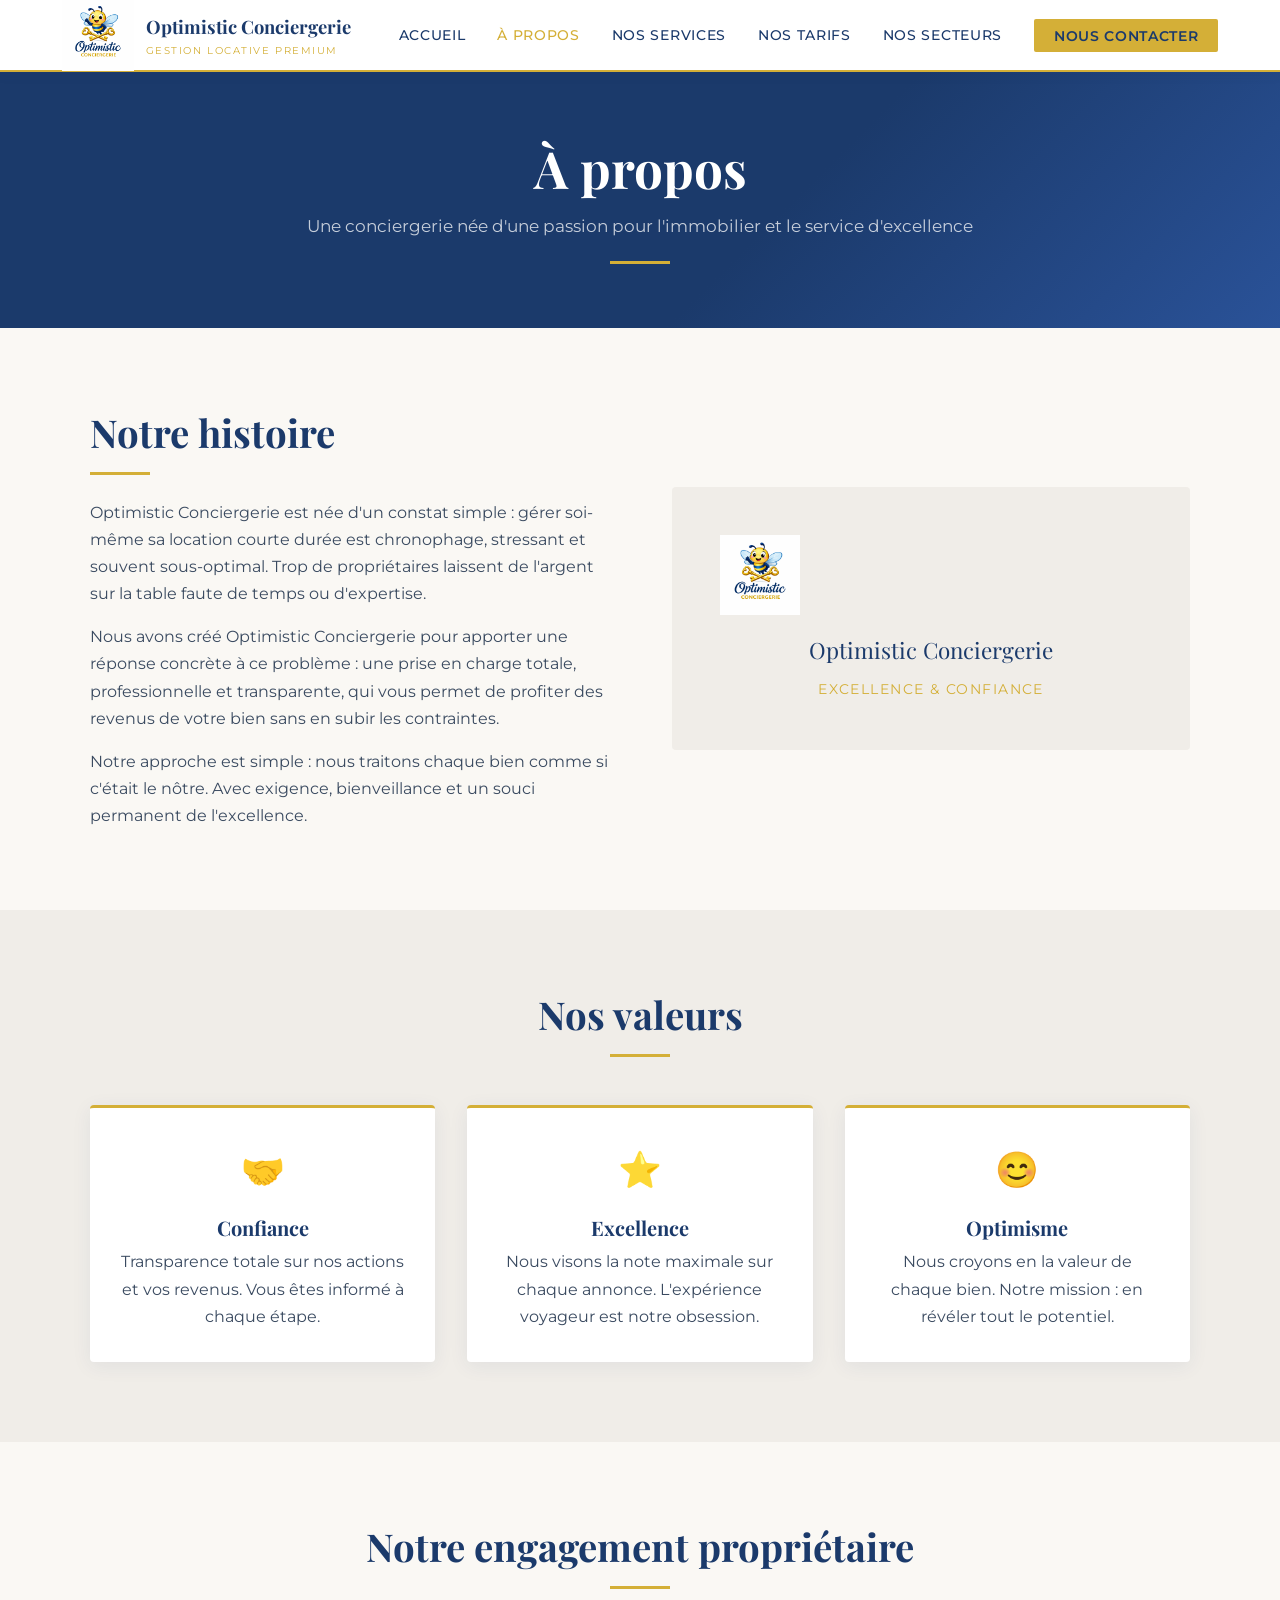
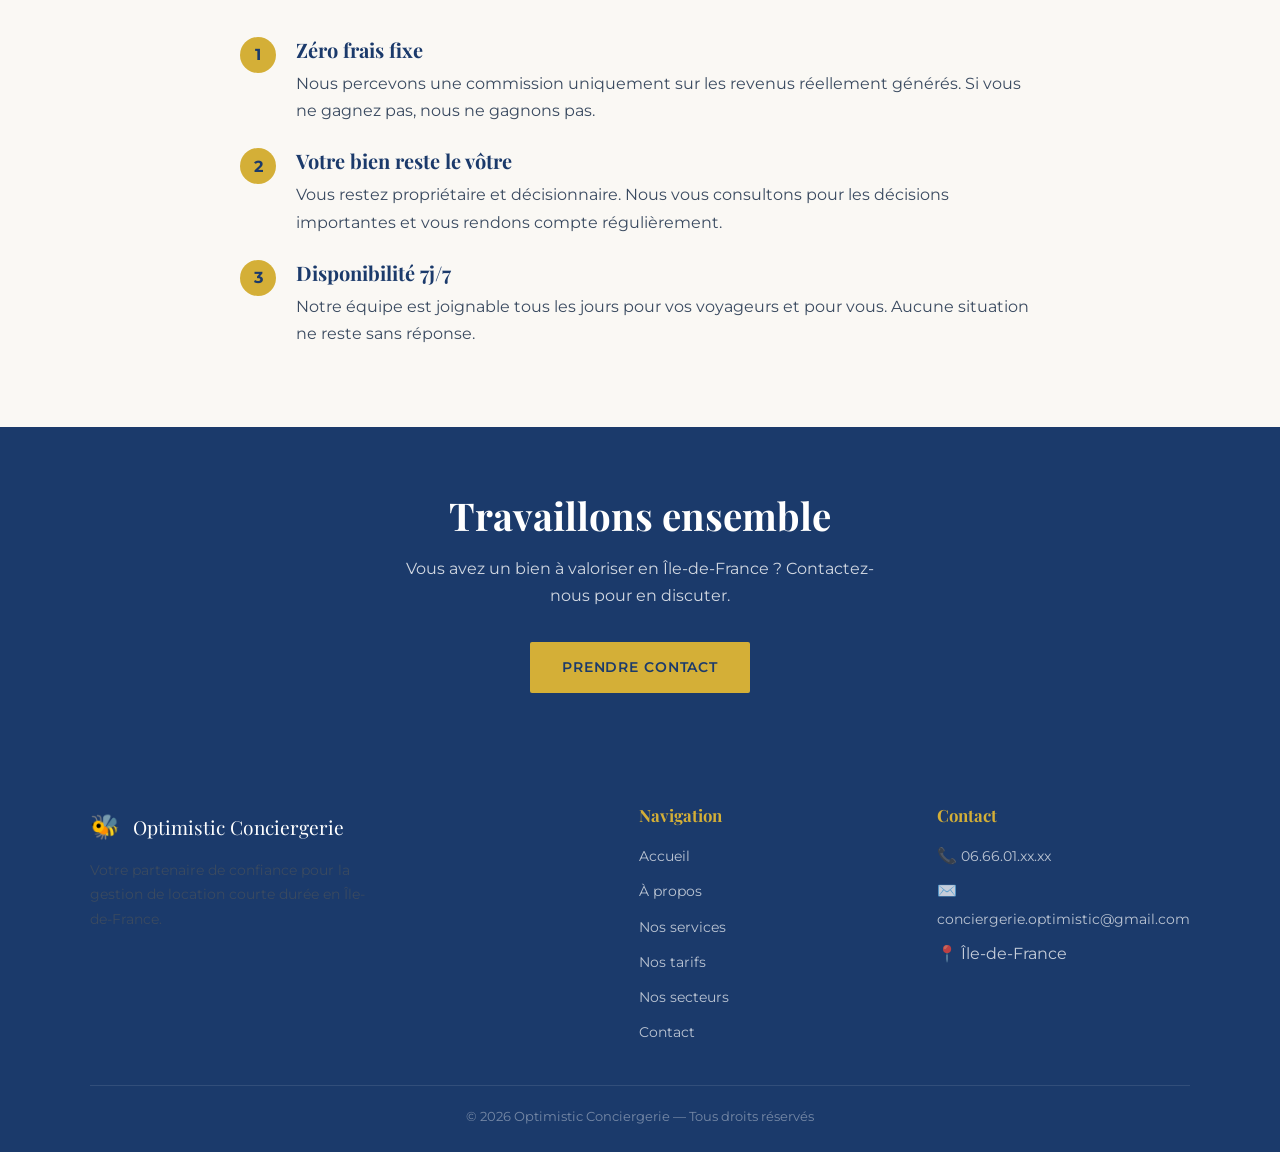
==== a-propos.html @ 0d9c8532 "Premier commit" ====
<!DOCTYPE html>
<html lang="fr">
<head>
  <meta charset="UTF-8" />
  <meta name="viewport" content="width=device-width, initial-scale=1.0" />
  <title>À propos — Optimistic Conciergerie</title>
  <link rel="stylesheet" href="css/style.css" />
</head>
<body>

  <!-- ══ HEADER ══ -->
  <header>
    <a href="index.html" class="logo">
      <img src="images/Abeille jaune.png" alt="Abeille Optimistic Conciergerie" class="logo-icon">
      <div class="logo-text">
        Optimistic Conciergerie
        <span>Gestion locative premium</span>
      </div>
    </a>
    <nav>
      <ul>
        <li><a href="index.html">Accueil</a></li>
        <li><a href="a-propos.html" class="active">À propos</a></li>
        <li><a href="nos-services.html">Nos services</a></li>
        <li><a href="nos-tarifs.html">Nos tarifs</a></li>
        <li><a href="nos-secteurs.html">Nos secteurs</a></li>
        <li><a href="contact.html" class="btn-nav">Nous contacter</a></li>
      </ul>
    </nav>
    <button class="menu-toggle" aria-label="Ouvrir le menu" onclick="this.closest('header').classList.toggle('nav-open')">
      <span></span><span></span><span></span>
    </button>
  </header>

  <!-- ══ PAGE HERO ══ -->
  <section class="page-hero">
    <div class="container">
      <h1>À propos</h1>
      <p>Une conciergerie née d'une passion pour l'immobilier et le service d'excellence</p>
      <div class="gold-line" style="margin-top:1.25rem;"></div>
    </div>
  </section>

  <!-- ══ NOTRE HISTOIRE ══ -->
  <section class="section">
    <div class="container">
      <div style="display:grid; grid-template-columns:1fr 1fr; gap:4rem; align-items:center;">
        <div>
          <h2>Notre histoire</h2>
          <div class="gold-line" style="margin:1rem 0 1.5rem; margin-left:0;"></div>
          <p style="margin-bottom:1rem;">Optimistic Conciergerie est née d'un constat simple : gérer soi-même sa location courte durée est chronophage, stressant et souvent sous-optimal. Trop de propriétaires laissent de l'argent sur la table faute de temps ou d'expertise.</p>
          <p style="margin-bottom:1rem;">Nous avons créé Optimistic Conciergerie pour apporter une réponse concrète à ce problème : une prise en charge totale, professionnelle et transparente, qui vous permet de profiter des revenus de votre bien sans en subir les contraintes.</p>
          <p>Notre approche est simple : nous traitons chaque bien comme si c'était le nôtre. Avec exigence, bienveillance et un souci permanent de l'excellence.</p>
        </div>
        <div style="background:var(--gris-doux); border-radius:4px; padding:3rem; text-align:center;">
          <div style="margin-bottom:1rem;"><img src="images/Abeille jaune.png" alt="Abeille Optimistic Conciergerie" style="height:5rem; width:auto;"></div>
          <div style="font-family:'Playfair Display',serif; font-size:1.4rem; color:var(--bleu-nuit);">Optimistic Conciergerie</div>
          <div style="color:var(--or); margin-top:0.5rem; font-size:0.9rem; letter-spacing:0.1em; text-transform:uppercase;">Excellence & Confiance</div>
        </div>
      </div>
    </div>
  </section>

  <!-- ══ NOS VALEURS ══ -->
  <section class="section section-alt">
    <div class="container">
      <div class="section-title">
        <h2>Nos valeurs</h2>
        <div class="gold-line"></div>
      </div>
      <div class="grid-3">
        <div class="card" style="text-align:center;">
          <div class="card-icon">🤝</div>
          <h3>Confiance</h3>
          <p>Transparence totale sur nos actions et vos revenus. Vous êtes informé à chaque étape.</p>
        </div>
        <div class="card" style="text-align:center;">
          <div class="card-icon">⭐</div>
          <h3>Excellence</h3>
          <p>Nous visons la note maximale sur chaque annonce. L'expérience voyageur est notre obsession.</p>
        </div>
        <div class="card" style="text-align:center;">
          <div class="card-icon">😊</div>
          <h3>Optimisme</h3>
          <p>Nous croyons en la valeur de chaque bien. Notre mission : en révéler tout le potentiel.</p>
        </div>
      </div>
    </div>
  </section>

  <!-- ══ NOTRE ENGAGEMENT ══ -->
  <section class="section">
    <div class="container" style="max-width:800px;">
      <div class="section-title">
        <h2>Notre engagement propriétaire</h2>
        <div class="gold-line"></div>
      </div>
      <div style="display:flex; flex-direction:column; gap:1.5rem; margin-top:2rem;">
        <div style="display:flex; gap:1.25rem; align-items:flex-start;">
          <div style="background:var(--or); color:var(--bleu-nuit); font-weight:700; width:36px; height:36px; border-radius:50%; display:flex; align-items:center; justify-content:center; flex-shrink:0;">1</div>
          <div>
            <h3>Zéro frais fixe</h3>
            <p>Nous percevons une commission uniquement sur les revenus réellement générés. Si vous ne gagnez pas, nous ne gagnons pas.</p>
          </div>
        </div>
        <div style="display:flex; gap:1.25rem; align-items:flex-start;">
          <div style="background:var(--or); color:var(--bleu-nuit); font-weight:700; width:36px; height:36px; border-radius:50%; display:flex; align-items:center; justify-content:center; flex-shrink:0;">2</div>
          <div>
            <h3>Votre bien reste le vôtre</h3>
            <p>Vous restez propriétaire et décisionnaire. Nous vous consultons pour les décisions importantes et vous rendons compte régulièrement.</p>
          </div>
        </div>
        <div style="display:flex; gap:1.25rem; align-items:flex-start;">
          <div style="background:var(--or); color:var(--bleu-nuit); font-weight:700; width:36px; height:36px; border-radius:50%; display:flex; align-items:center; justify-content:center; flex-shrink:0;">3</div>
          <div>
            <h3>Disponibilité 7j/7</h3>
            <p>Notre équipe est joignable tous les jours pour vos voyageurs et pour vous. Aucune situation ne reste sans réponse.</p>
          </div>
        </div>
      </div>
    </div>
  </section>

  <!-- ══ CTA ══ -->
  <section style="background:var(--bleu-nuit); padding:4rem 2rem; text-align:center;">
    <div class="container">
      <h2 style="color:var(--blanc); margin-bottom:1rem;">Travaillons ensemble</h2>
      <p style="color:rgba(255,255,255,0.8); max-width:480px; margin:0 auto 2rem;">Vous avez un bien à valoriser en Île-de-France ? Contactez-nous pour en discuter.</p>
      <a href="contact.html" class="btn btn-primary">Prendre contact</a>
    </div>
  </section>

  <!-- ══ FOOTER ══ -->
  <footer>
    <div class="container">
      <div class="footer-grid">
        <div>
          <div class="footer-logo"><span>🐝</span> Optimistic Conciergerie</div>
          <p style="font-size:0.9rem; max-width:280px;">Votre partenaire de confiance pour la gestion de location courte durée en Île-de-France.</p>
        </div>
        <div>
          <h4>Navigation</h4>
          <ul>
            <li><a href="index.html">Accueil</a></li>
            <li><a href="a-propos.html">À propos</a></li>
            <li><a href="nos-services.html">Nos services</a></li>
            <li><a href="nos-tarifs.html">Nos tarifs</a></li>
            <li><a href="nos-secteurs.html">Nos secteurs</a></li>
            <li><a href="contact.html">Contact</a></li>
          </ul>
        </div>
        <div>
          <h4>Contact</h4>
          <ul>
            <li>📞 <a href="tel:0666011234">06.66.01.xx.xx</a></li>
            <li>✉️ <a href="mailto:conciergerie.optimistic@gmail.com">conciergerie.optimistic@gmail.com</a></li>
            <li>📍 Île-de-France</li>
          </ul>
        </div>
      </div>
      <div class="footer-bottom">© 2026 Optimistic Conciergerie — Tous droits réservés</div>
    </div>
  </footer>

</body>
</html>
---- css/style.css ----
/* ============================================
   OPTIMISTIC CONCIERGERIE — Feuille de style
   ============================================ */

@import url('https://fonts.googleapis.com/css2?family=Playfair+Display:wght@400;500;600;700&family=Montserrat:wght@300;400;500;600&display=swap');

/* ── Variables ── */
:root {
  --bleu-nuit:    #1B3A6B;
  --or:           #D4AF37;
  --or-clair:     #F0D080;
  --ivoire:       #FAF8F4;
  --texte:        #1A2B45;
  --gris-doux:    #F0EDE8;
  --blanc:        #FFFFFF;
}

/* ── Reset ── */
*, *::before, *::after { box-sizing: border-box; margin: 0; padding: 0; }
html { scroll-behavior: smooth; }
body {
  font-family: 'Montserrat', sans-serif;
  background-color: var(--ivoire);
  color: var(--texte);
  line-height: 1.7;
}
img { max-width: 100%; display: block; }
a { text-decoration: none; color: inherit; }

/* ── Typographie ── */
h1, h2, h3, h4 {
  font-family: 'Playfair Display', serif;
  color: var(--bleu-nuit);
  line-height: 1.25;
}
h1 { font-size: clamp(2rem, 5vw, 3.2rem); }
h2 { font-size: clamp(1.6rem, 3.5vw, 2.4rem); margin-bottom: 1rem; }
h3 { font-size: 1.25rem; margin-bottom: 0.5rem; }
p  { font-size: 1rem; color: #3a4a60; }

/* ── Header / Nav ── */
header {
  position: sticky;
  top: 0;
  z-index: 100;
  background: var(--blanc);
  border-bottom: 2px solid var(--or);
  padding: 0 2rem;
  display: flex;
  align-items: center;
  justify-content: center;
  gap: 3rem;
  height: 72px;
  box-shadow: 0 2px 12px rgba(27,58,107,0.08);
}

.logo {
  display: flex;
  align-items: center;
  gap: 0.75rem;
  font-family: 'Playfair Display', serif;
  font-size: 1.15rem;
  color: var(--bleu-nuit);
  font-weight: 700;
}
.logo-icon { height: 72px; width: auto; display: block; }
.logo-text span { display: block; font-family: 'Montserrat', sans-serif; font-size: 0.65rem; font-weight: 400; letter-spacing: 0.15em; color: var(--or); text-transform: uppercase; }

nav ul {
  list-style: none;
  display: flex;
  gap: 2rem;
  align-items: center;
}
nav a {
  font-size: 0.85rem;
  font-weight: 500;
  letter-spacing: 0.05em;
  text-transform: uppercase;
  color: var(--bleu-nuit);
  transition: color 0.2s;
}
nav a:hover, nav a.active { color: var(--or); }
nav .btn-nav {
  background: var(--or);
  color: var(--bleu-nuit);
  padding: 0.55rem 1.25rem;
  border-radius: 2px;
  font-weight: 600;
  transition: background 0.2s;
}
nav .btn-nav:hover { background: var(--or-clair); }

/* ── Boutons ── */
.btn {
  display: inline-block;
  padding: 0.85rem 2rem;
  font-family: 'Montserrat', sans-serif;
  font-size: 0.9rem;
  font-weight: 600;
  letter-spacing: 0.06em;
  text-transform: uppercase;
  border-radius: 2px;
  transition: all 0.25s;
  cursor: pointer;
  border: none;
}
.btn-primary {
  background: var(--or);
  color: var(--bleu-nuit);
}
.btn-primary:hover { background: var(--or-clair); }
.btn-secondary {
  background: transparent;
  color: var(--blanc);
  border: 2px solid var(--or);
}
.btn-secondary:hover { background: var(--or); color: var(--bleu-nuit); }

/* ── Section utilitaires ── */
.section { padding: 5rem 2rem; }
.section-alt { background: var(--gris-doux); }
.container { max-width: 1100px; margin: 0 auto; }
.section-title { text-align: center; margin-bottom: 3rem; }
.section-title p { margin-top: 0.75rem; font-size: 1.05rem; }
.gold-line {
  width: 60px; height: 3px;
  background: var(--or);
  margin: 1rem auto 0;
}

/* ── Grille de cartes ── */
.grid-3 { display: grid; grid-template-columns: repeat(3, 1fr); gap: 2rem; }
.grid-2 { display: grid; grid-template-columns: repeat(2, 1fr); gap: 2rem; }

.card {
  background: var(--blanc);
  border-radius: 4px;
  padding: 2rem 1.75rem;
  box-shadow: 0 4px 20px rgba(27,58,107,0.07);
  border-top: 3px solid var(--or);
  transition: transform 0.2s, box-shadow 0.2s;
}
.card:hover { transform: translateY(-4px); box-shadow: 0 8px 28px rgba(27,58,107,0.12); }
.card-icon { font-size: 2.2rem; margin-bottom: 1rem; }

/* ── Hero ── */
.hero {
  background: linear-gradient(135deg, var(--bleu-nuit) 55%, #2a5298 100%);
  color: var(--blanc);
  padding: 7rem 2rem;
  text-align: center;
  position: relative;
  overflow: hidden;
}
.hero::before {
  content: '';
  position: absolute; inset: 0;
  background: url("data:image/svg+xml,%3Csvg width='60' height='60' viewBox='0 0 60 60' xmlns='http://www.w3.org/2000/svg'%3E%3Cg fill='none' fill-rule='evenodd'%3E%3Cg fill='%23D4AF37' fill-opacity='0.05'%3E%3Cpath d='M36 34v-4h-2v4h-4v2h4v4h2v-4h4v-2h-4zm0-30V0h-2v4h-4v2h4v4h2V6h4V4h-4zM6 34v-4H4v4H0v2h4v4h2v-4h4v-2H6zM6 4V0H4v4H0v2h4v4h2V6h4V4H6z'/%3E%3C/g%3E%3C/g%3E%3C/svg%3E");
}
.hero h1 { color: var(--blanc); margin-bottom: 1.25rem; }
.hero h1 span { color: var(--or); }
.hero p { font-size: 1.15rem; color: rgba(255,255,255,0.85); max-width: 620px; margin: 0 auto 2.5rem; }
.hero-btns { display: flex; gap: 1rem; justify-content: center; flex-wrap: wrap; }
.hero-phone {
  margin-top: 2rem;
  font-size: 1.3rem;
  font-weight: 600;
  color: var(--or);
}
.hero-phone a { color: var(--or); }

/* ── Témoignages ── */
.temoignage {
  background: var(--blanc);
  border-left: 4px solid var(--or);
  padding: 1.75rem 2rem;
  border-radius: 4px;
  box-shadow: 0 4px 16px rgba(27,58,107,0.07);
  font-style: italic;
}
.temoignage-auteur {
  margin-top: 1rem;
  font-style: normal;
  font-weight: 600;
  font-size: 0.9rem;
  color: var(--bleu-nuit);
}
.stars { color: var(--or); font-size: 1.1rem; margin-bottom: 0.5rem; }

/* ── Tarifs ── */
.tarif-card {
  background: var(--blanc);
  border-radius: 4px;
  padding: 2.5rem 2rem;
  box-shadow: 0 4px 20px rgba(27,58,107,0.08);
  text-align: center;
  position: relative;
}
.tarif-card.featured {
  background: var(--bleu-nuit);
  color: var(--blanc);
  transform: scale(1.04);
}
.tarif-card.featured h3 { color: var(--or); }
.tarif-card.featured p { color: rgba(255,255,255,0.8); }
.tarif-badge {
  position: absolute;
  top: -12px; left: 50%;
  transform: translateX(-50%);
  background: var(--or);
  color: var(--bleu-nuit);
  font-size: 0.75rem;
  font-weight: 700;
  padding: 0.3rem 1rem;
  border-radius: 20px;
  text-transform: uppercase;
  letter-spacing: 0.08em;
}
.tarif-prix {
  font-family: 'Playfair Display', serif;
  font-size: 3rem;
  color: var(--or);
  font-weight: 700;
  line-height: 1;
  margin: 1.25rem 0 0.25rem;
}
.tarif-prix span { font-size: 1rem; font-family: 'Montserrat', sans-serif; font-weight: 400; }
.tarif-liste { list-style: none; text-align: left; margin: 1.5rem 0 2rem; }
.tarif-liste li { padding: 0.4rem 0; font-size: 0.95rem; }
.tarif-liste li::before { content: '✦ '; color: var(--or); font-size: 0.7rem; }

/* ── Formulaire ── */
.form-group { margin-bottom: 1.5rem; }
label { display: block; font-size: 0.85rem; font-weight: 600; margin-bottom: 0.4rem; color: var(--bleu-nuit); letter-spacing: 0.04em; text-transform: uppercase; }
input, select, textarea {
  width: 100%;
  padding: 0.85rem 1rem;
  border: 1.5px solid #d8d0c4;
  border-radius: 2px;
  font-family: 'Montserrat', sans-serif;
  font-size: 0.95rem;
  background: var(--blanc);
  color: var(--texte);
  transition: border-color 0.2s;
}
input:focus, select:focus, textarea:focus { outline: none; border-color: var(--or); }
textarea { resize: vertical; min-height: 130px; }

/* ── Footer ── */
footer {
  background: var(--bleu-nuit);
  color: rgba(255,255,255,0.75);
  padding: 3rem 2rem 1.5rem;
}
.footer-grid { display: grid; grid-template-columns: 2fr 1fr 1fr; gap: 3rem; margin-bottom: 2rem; }
footer h4 { font-family: 'Playfair Display', serif; color: var(--or); margin-bottom: 1rem; font-size: 1.05rem; }
footer ul { list-style: none; }
footer ul li { margin-bottom: 0.5rem; }
footer ul a { color: rgba(255,255,255,0.7); font-size: 0.9rem; transition: color 0.2s; }
footer ul a:hover { color: var(--or); }
.footer-logo { font-family: 'Playfair Display', serif; font-size: 1.2rem; color: var(--blanc); margin-bottom: 0.75rem; }
.footer-logo span { font-size: 1.5rem; margin-right: 0.5rem; }
.footer-bottom { border-top: 1px solid rgba(255,255,255,0.1); padding-top: 1.25rem; text-align: center; font-size: 0.8rem; color: rgba(255,255,255,0.4); }

/* ── Page hero (pages internes) ── */
.page-hero {
  background: linear-gradient(135deg, var(--bleu-nuit) 60%, #2a5298 100%);
  padding: 4rem 2rem;
  text-align: center;
}
.page-hero h1 { color: var(--blanc); }
.page-hero p { color: rgba(255,255,255,0.75); margin-top: 0.75rem; font-size: 1.05rem; }

/* ── Hamburger ── */
.menu-toggle {
  display: none;
  flex-direction: column;
  justify-content: space-between;
  width: 28px;
  height: 20px;
  background: none;
  border: none;
  cursor: pointer;
  padding: 0;
  z-index: 200;
}
.menu-toggle span {
  display: block;
  height: 2px;
  background: var(--bleu-nuit);
  border-radius: 2px;
  transition: all 0.3s;
}
header.nav-open .menu-toggle span:nth-child(1) { transform: translateY(9px) rotate(45deg); }
header.nav-open .menu-toggle span:nth-child(2) { opacity: 0; }
header.nav-open .menu-toggle span:nth-child(3) { transform: translateY(-9px) rotate(-45deg); }

/* ── Responsive ── */
@media (max-width: 1150px) {
  .grid-3 { grid-template-columns: 1fr 1fr; }
  .footer-grid { grid-template-columns: 1fr 1fr; }

  header {
    flex-wrap: wrap;
    justify-content: space-between;
    height: auto;
    padding: 1rem 1.5rem;
    gap: 0;
  }
  .menu-toggle { display: flex; }
  nav {
    display: none;
    width: 100%;
    border-top: 1px solid var(--gris-doux);
    margin-top: 0.75rem;
    padding-top: 0.75rem;
  }
  header.nav-open nav { display: block; }
  nav ul {
    flex-direction: column;
    gap: 0;
    align-items: flex-start;
  }
  nav ul li { width: 100%; }
  nav a {
    display: block;
    padding: 0.65rem 0;
    border-bottom: 1px solid var(--gris-doux);
  }
  nav .btn-nav {
    display: inline-block;
    margin-top: 0.75rem;
    width: auto;
    border-bottom: none;
  }
}
@media (max-width: 640px) {
  .grid-3, .grid-2 { grid-template-columns: 1fr; }
  .footer-grid { grid-template-columns: 1fr; gap: 1.5rem; }
  .hero { padding: 4rem 1.5rem; }
  .tarif-card.featured { transform: none; }
}
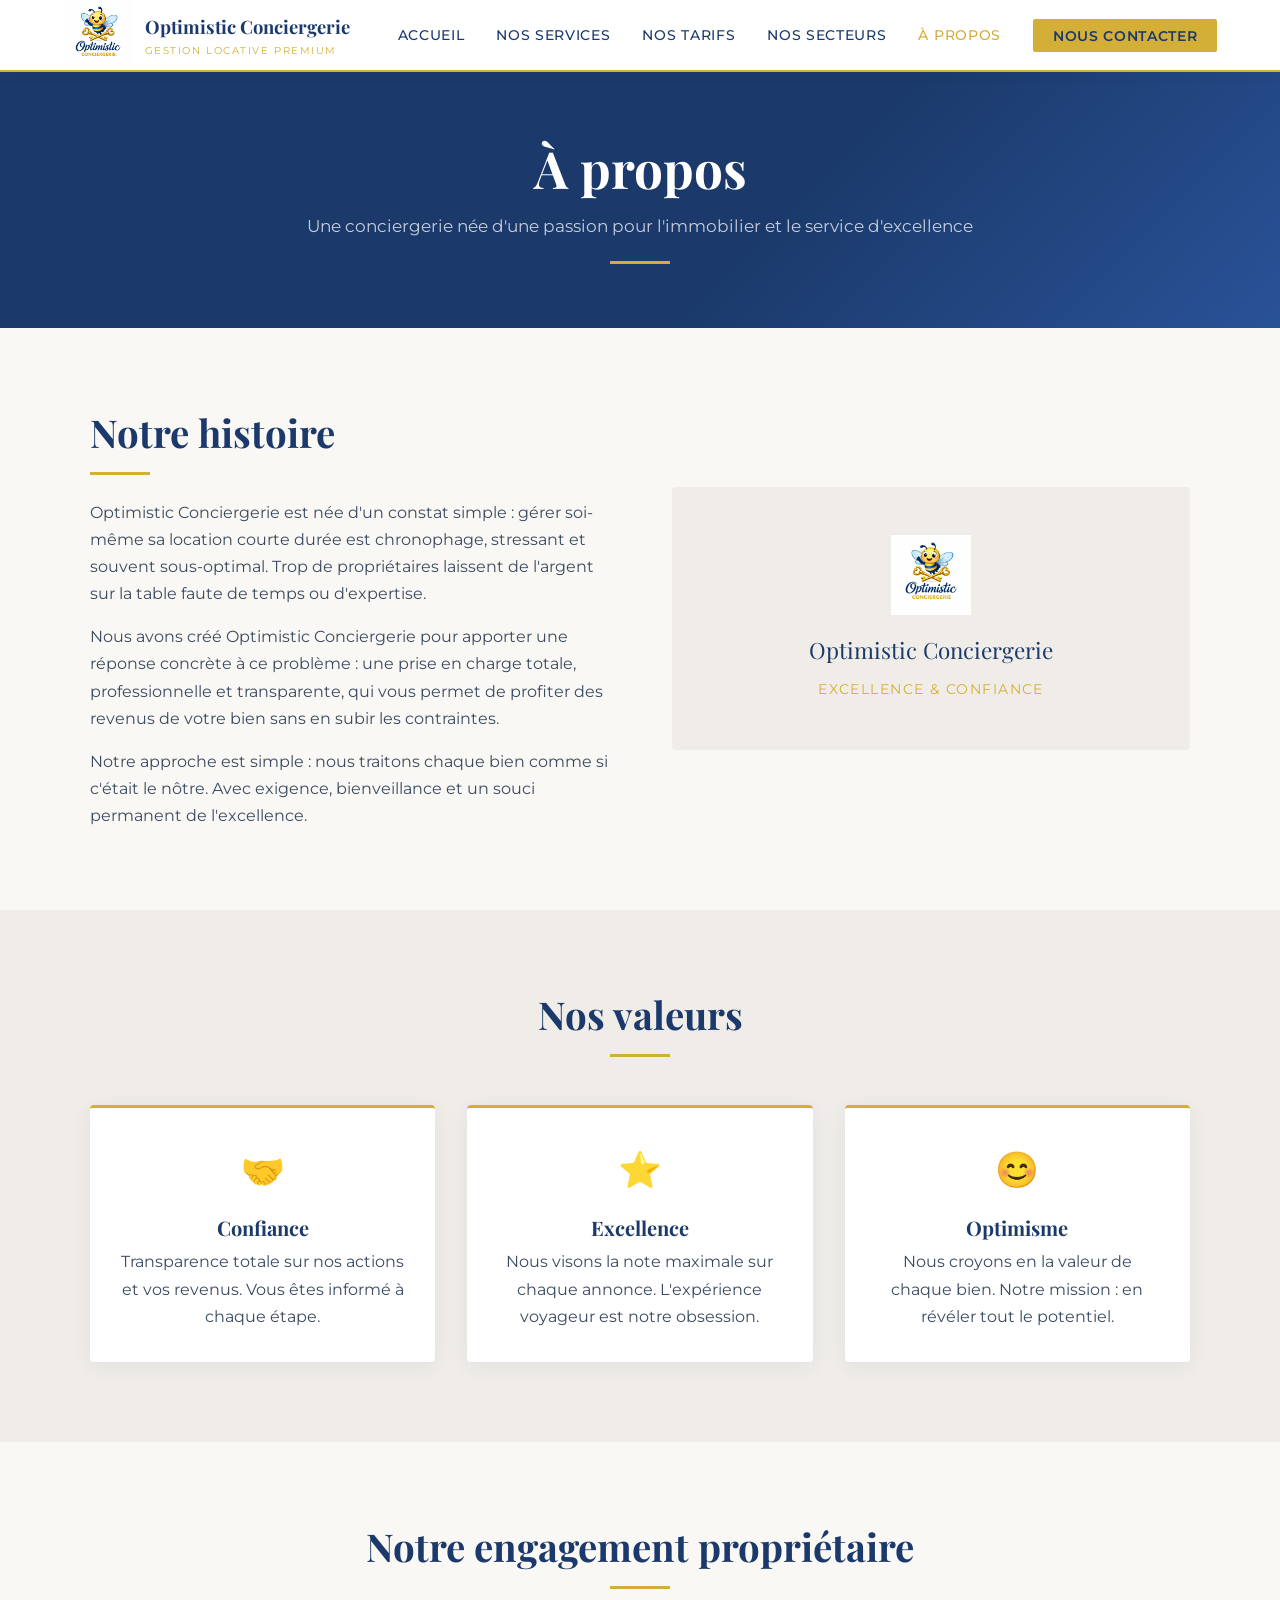
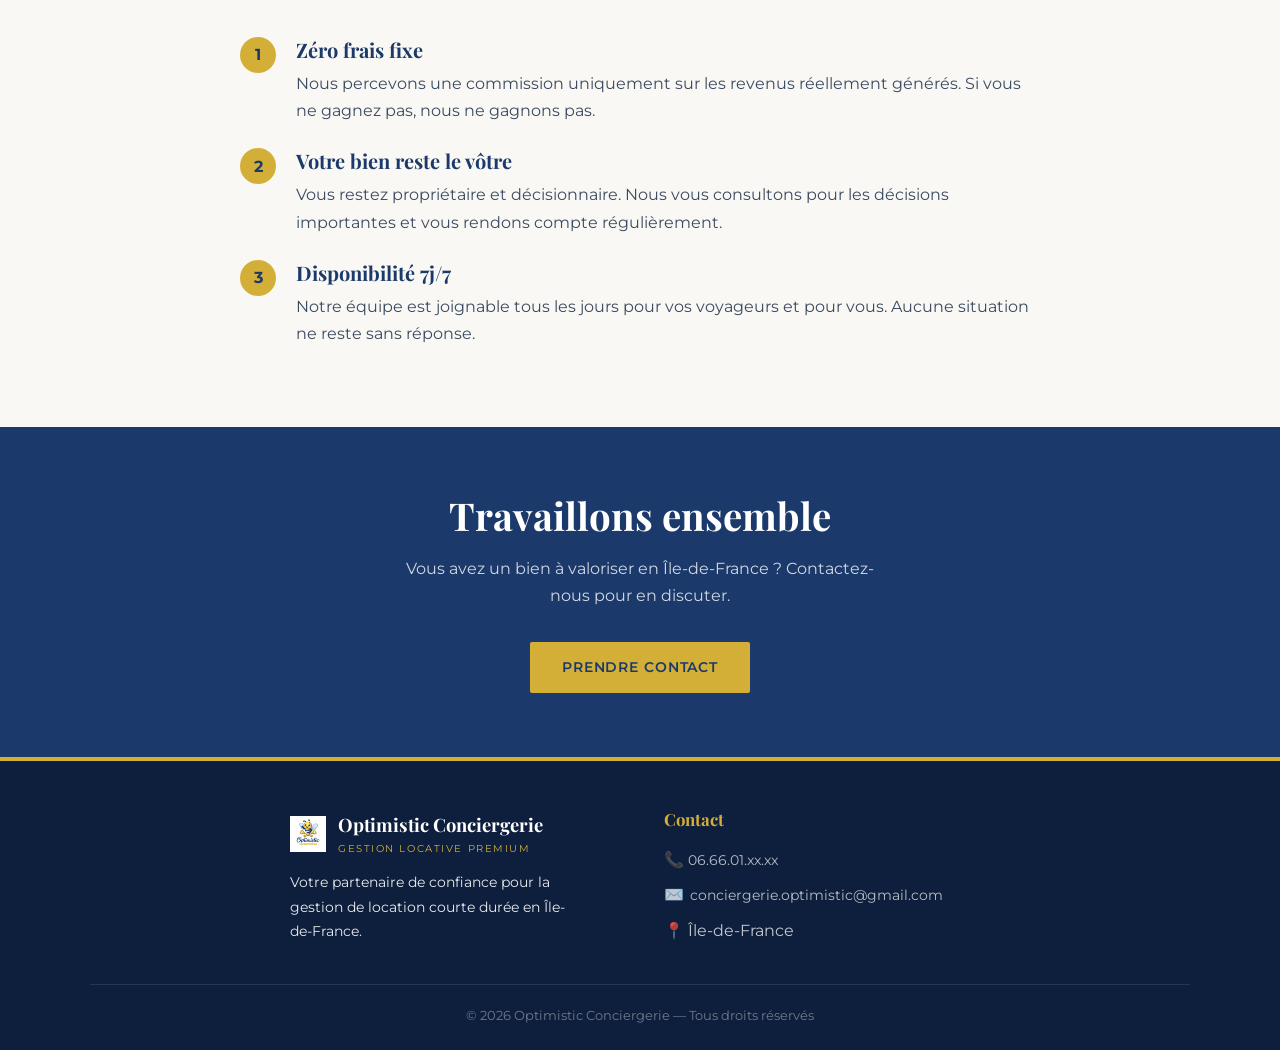
==== commit d9da88ce: "Fix formulaire" ====
--- a/a-propos.html
+++ b/a-propos.html
@@ -5,57 +5,36 @@
   <meta name="viewport" content="width=device-width, initial-scale=1.0" />
   <title>À propos — Optimistic Conciergerie</title>
   <link rel="stylesheet" href="css/style.css" />
+  <script src="js/layout.js" defer></script>
 </head>
 <body>
 
-  <!-- ══ HEADER ══ -->
-  <header>
-    <a href="index.html" class="logo">
-      <img src="images/Abeille jaune.png" alt="Abeille Optimistic Conciergerie" class="logo-icon">
-      <div class="logo-text">
-        Optimistic Conciergerie
-        <span>Gestion locative premium</span>
-      </div>
-    </a>
-    <nav>
-      <ul>
-        <li><a href="index.html">Accueil</a></li>
-        <li><a href="a-propos.html" class="active">À propos</a></li>
-        <li><a href="nos-services.html">Nos services</a></li>
-        <li><a href="nos-tarifs.html">Nos tarifs</a></li>
-        <li><a href="nos-secteurs.html">Nos secteurs</a></li>
-        <li><a href="contact.html" class="btn-nav">Nous contacter</a></li>
-      </ul>
-    </nav>
-    <button class="menu-toggle" aria-label="Ouvrir le menu" onclick="this.closest('header').classList.toggle('nav-open')">
-      <span></span><span></span><span></span>
-    </button>
-  </header>
+  <div id="site-header"></div>
 
   <!-- ══ PAGE HERO ══ -->
   <section class="page-hero">
     <div class="container">
       <h1>À propos</h1>
       <p>Une conciergerie née d'une passion pour l'immobilier et le service d'excellence</p>
-      <div class="gold-line" style="margin-top:1.25rem;"></div>
+      <div class="gold-line"></div>
     </div>
   </section>
 
   <!-- ══ NOTRE HISTOIRE ══ -->
   <section class="section">
     <div class="container">
-      <div style="display:grid; grid-template-columns:1fr 1fr; gap:4rem; align-items:center;">
+      <div class="grid-about">
         <div>
           <h2>Notre histoire</h2>
-          <div class="gold-line" style="margin:1rem 0 1.5rem; margin-left:0;"></div>
+          <div class="gold-line gold-line-left"></div>
           <p style="margin-bottom:1rem;">Optimistic Conciergerie est née d'un constat simple : gérer soi-même sa location courte durée est chronophage, stressant et souvent sous-optimal. Trop de propriétaires laissent de l'argent sur la table faute de temps ou d'expertise.</p>
           <p style="margin-bottom:1rem;">Nous avons créé Optimistic Conciergerie pour apporter une réponse concrète à ce problème : une prise en charge totale, professionnelle et transparente, qui vous permet de profiter des revenus de votre bien sans en subir les contraintes.</p>
           <p>Notre approche est simple : nous traitons chaque bien comme si c'était le nôtre. Avec exigence, bienveillance et un souci permanent de l'excellence.</p>
         </div>
-        <div style="background:var(--gris-doux); border-radius:4px; padding:3rem; text-align:center;">
-          <div style="margin-bottom:1rem;"><img src="images/Abeille jaune.png" alt="Abeille Optimistic Conciergerie" style="height:5rem; width:auto;"></div>
-          <div style="font-family:'Playfair Display',serif; font-size:1.4rem; color:var(--bleu-nuit);">Optimistic Conciergerie</div>
-          <div style="color:var(--or); margin-top:0.5rem; font-size:0.9rem; letter-spacing:0.1em; text-transform:uppercase;">Excellence & Confiance</div>
+        <div class="brand-card">
+          <div style="margin-bottom:1rem;"><img src="images/Abeille jaune.png" alt="Abeille Optimistic Conciergerie" style="height:5rem; width:auto; margin:0 auto;"></div>
+          <div class="brand-name">Optimistic Conciergerie</div>
+          <div class="brand-tagline">Excellence & Confiance</div>
         </div>
       </div>
     </div>
@@ -69,17 +48,17 @@
         <div class="gold-line"></div>
       </div>
       <div class="grid-3">
-        <div class="card" style="text-align:center;">
+        <div class="card card-center">
           <div class="card-icon">🤝</div>
           <h3>Confiance</h3>
           <p>Transparence totale sur nos actions et vos revenus. Vous êtes informé à chaque étape.</p>
         </div>
-        <div class="card" style="text-align:center;">
+        <div class="card card-center">
           <div class="card-icon">⭐</div>
           <h3>Excellence</h3>
           <p>Nous visons la note maximale sur chaque annonce. L'expérience voyageur est notre obsession.</p>
         </div>
-        <div class="card" style="text-align:center;">
+        <div class="card card-center">
           <div class="card-icon">😊</div>
           <h3>Optimisme</h3>
           <p>Nous croyons en la valeur de chaque bien. Notre mission : en révéler tout le potentiel.</p>
@@ -95,23 +74,23 @@
         <h2>Notre engagement propriétaire</h2>
         <div class="gold-line"></div>
       </div>
-      <div style="display:flex; flex-direction:column; gap:1.5rem; margin-top:2rem;">
-        <div style="display:flex; gap:1.25rem; align-items:flex-start;">
-          <div style="background:var(--or); color:var(--bleu-nuit); font-weight:700; width:36px; height:36px; border-radius:50%; display:flex; align-items:center; justify-content:center; flex-shrink:0;">1</div>
+      <div class="feature-list">
+        <div class="feature-item">
+          <div class="circle-badge">1</div>
           <div>
             <h3>Zéro frais fixe</h3>
             <p>Nous percevons une commission uniquement sur les revenus réellement générés. Si vous ne gagnez pas, nous ne gagnons pas.</p>
           </div>
         </div>
-        <div style="display:flex; gap:1.25rem; align-items:flex-start;">
-          <div style="background:var(--or); color:var(--bleu-nuit); font-weight:700; width:36px; height:36px; border-radius:50%; display:flex; align-items:center; justify-content:center; flex-shrink:0;">2</div>
+        <div class="feature-item">
+          <div class="circle-badge">2</div>
           <div>
             <h3>Votre bien reste le vôtre</h3>
             <p>Vous restez propriétaire et décisionnaire. Nous vous consultons pour les décisions importantes et vous rendons compte régulièrement.</p>
           </div>
         </div>
-        <div style="display:flex; gap:1.25rem; align-items:flex-start;">
-          <div style="background:var(--or); color:var(--bleu-nuit); font-weight:700; width:36px; height:36px; border-radius:50%; display:flex; align-items:center; justify-content:center; flex-shrink:0;">3</div>
+        <div class="feature-item">
+          <div class="circle-badge">3</div>
           <div>
             <h3>Disponibilité 7j/7</h3>
             <p>Notre équipe est joignable tous les jours pour vos voyageurs et pour vous. Aucune situation ne reste sans réponse.</p>
@@ -122,45 +101,15 @@
   </section>
 
   <!-- ══ CTA ══ -->
-  <section style="background:var(--bleu-nuit); padding:4rem 2rem; text-align:center;">
+  <section class="section-cta">
     <div class="container">
-      <h2 style="color:var(--blanc); margin-bottom:1rem;">Travaillons ensemble</h2>
-      <p style="color:rgba(255,255,255,0.8); max-width:480px; margin:0 auto 2rem;">Vous avez un bien à valoriser en Île-de-France ? Contactez-nous pour en discuter.</p>
+      <h2 class="cta-title">Travaillons ensemble</h2>
+      <p class="cta-text">Vous avez un bien à valoriser en Île-de-France ? Contactez-nous pour en discuter.</p>
       <a href="contact.html" class="btn btn-primary">Prendre contact</a>
     </div>
   </section>
 
-  <!-- ══ FOOTER ══ -->
-  <footer>
-    <div class="container">
-      <div class="footer-grid">
-        <div>
-          <div class="footer-logo"><span>🐝</span> Optimistic Conciergerie</div>
-          <p style="font-size:0.9rem; max-width:280px;">Votre partenaire de confiance pour la gestion de location courte durée en Île-de-France.</p>
-        </div>
-        <div>
-          <h4>Navigation</h4>
-          <ul>
-            <li><a href="index.html">Accueil</a></li>
-            <li><a href="a-propos.html">À propos</a></li>
-            <li><a href="nos-services.html">Nos services</a></li>
-            <li><a href="nos-tarifs.html">Nos tarifs</a></li>
-            <li><a href="nos-secteurs.html">Nos secteurs</a></li>
-            <li><a href="contact.html">Contact</a></li>
-          </ul>
-        </div>
-        <div>
-          <h4>Contact</h4>
-          <ul>
-            <li>📞 <a href="tel:0666011234">06.66.01.xx.xx</a></li>
-            <li>✉️ <a href="mailto:conciergerie.optimistic@gmail.com">conciergerie.optimistic@gmail.com</a></li>
-            <li>📍 Île-de-France</li>
-          </ul>
-        </div>
-      </div>
-      <div class="footer-bottom">© 2026 Optimistic Conciergerie — Tous droits réservés</div>
-    </div>
-  </footer>
+  <div id="site-footer"></div>
 
 </body>
 </html>
--- a/css/style.css
+++ b/css/style.css
@@ -63,7 +63,7 @@
   color: var(--bleu-nuit);
   font-weight: 700;
 }
-.logo-icon { height: 72px; width: auto; display: block; }
+.logo-icon { height: 70px; width: auto; display: block; }
 .logo-text span { display: block; font-family: 'Montserrat', sans-serif; font-size: 0.65rem; font-weight: 400; letter-spacing: 0.15em; color: var(--or); text-transform: uppercase; }
 
 nav ul {
@@ -90,6 +90,7 @@
   transition: background 0.2s;
 }
 nav .btn-nav:hover { background: var(--or-clair); }
+nav .btn-nav.active { color: var(--bleu-nuit); }
 
 /* ── Boutons ── */
 .btn {
@@ -249,11 +250,15 @@
 
 /* ── Footer ── */
 footer {
-  background: var(--bleu-nuit);
+  background: #0e1f3d;
   color: rgba(255,255,255,0.75);
   padding: 3rem 2rem 1.5rem;
-}
-.footer-grid { display: grid; grid-template-columns: 2fr 1fr 1fr; gap: 3rem; margin-bottom: 2rem; }
+  border-top: 4px solid var(--or);
+}
+footer .logo { color: var(--blanc); }
+footer .logo-text span { color: var(--or); }
+footer .logo-icon { height: 36px; }
+.footer-grid { display: grid; grid-template-columns: 1fr 1fr; gap: 3rem; margin-bottom: 2rem; max-width: 700px; margin-left: auto; margin-right: auto; }
 footer h4 { font-family: 'Playfair Display', serif; color: var(--or); margin-bottom: 1rem; font-size: 1.05rem; }
 footer ul { list-style: none; }
 footer ul li { margin-bottom: 0.5rem; }
@@ -271,6 +276,81 @@
 }
 .page-hero h1 { color: var(--blanc); }
 .page-hero p { color: rgba(255,255,255,0.75); margin-top: 0.75rem; font-size: 1.05rem; }
+.page-hero .gold-line { margin-top: 1.25rem; }
+
+/* ── Stats section (index) ── */
+.section-stats { background: var(--bleu-nuit); padding: 3rem 2rem; }
+.stats-grid { text-align: center; color: var(--blanc); }
+.stat-number { font-family: 'Playfair Display', serif; font-size: 2.8rem; color: var(--or); font-weight: 700; }
+.stat-label { font-size: 0.9rem; margin-top: 0.4rem; opacity: 0.8; }
+
+/* ── CTA section ── */
+.section-cta { background: var(--bleu-nuit); padding: 4rem 2rem; text-align: center; }
+.cta-title { color: var(--blanc); margin-bottom: 1rem; }
+.cta-text { color: rgba(255,255,255,0.8); max-width: 500px; margin: 0 auto 2rem; }
+.btns-center { display: flex; gap: 1rem; justify-content: center; flex-wrap: wrap; }
+.text-center-mt { text-align: center; margin-top: 2.5rem; }
+
+/* ── Services layout ── */
+.grid-service { display: grid; grid-template-columns: 1fr 2fr; gap: 3rem; align-items: center; }
+.grid-service-reverse { display: grid; grid-template-columns: 2fr 1fr; gap: 3rem; align-items: center; }
+.service-icon { text-align: center; font-size: 5rem; }
+.service-list { list-style: none; display: flex; flex-direction: column; gap: 0.6rem; }
+
+/* ── Gold line variante gauche ── */
+.gold-line-left { margin: 1rem 0 1.5rem; }
+
+/* ── Pourquoi nous (index) ── */
+.why-item { display: flex; gap: 1rem; align-items: flex-start; padding: 1.5rem; }
+.why-icon { font-size: 2rem; flex-shrink: 0; }
+
+/* ── Feature list (a-propos, nos-secteurs) ── */
+.feature-list { display: flex; flex-direction: column; gap: 1.5rem; margin-top: 2rem; }
+.feature-item { display: flex; gap: 1.25rem; align-items: flex-start; }
+.feature-icon { font-size: 1.75rem; flex-shrink: 0; }
+.circle-badge { background: var(--or); color: var(--bleu-nuit); font-weight: 700; width: 36px; height: 36px; border-radius: 50%; display: flex; align-items: center; justify-content: center; flex-shrink: 0; }
+
+/* ── Brand card (a-propos) ── */
+.grid-about { display: grid; grid-template-columns: 1fr 1fr; gap: 4rem; align-items: center; }
+.brand-card { background: var(--gris-doux); border-radius: 4px; padding: 3rem; text-align: center; }
+.brand-name { font-family: 'Playfair Display', serif; font-size: 1.4rem; color: var(--bleu-nuit); }
+.brand-tagline { color: var(--or); margin-top: 0.5rem; font-size: 0.9rem; letter-spacing: 0.1em; text-transform: uppercase; }
+
+/* ── Card variante centrée ── */
+.card-center { text-align: center; }
+
+/* ── Intro section ── */
+.content-intro { max-width: 720px; margin: 0 auto; text-align: center; }
+
+/* ── Tarifs ── */
+.grid-tarifs { display: grid; grid-template-columns: repeat(3, 1fr); gap: 2rem; max-width: 950px; margin: 0 auto 3rem; }
+.tarif-card-title { color: var(--bleu-nuit); font-family: 'Playfair Display', serif; font-size: 1.05rem; margin-bottom: 0.75rem; }
+.btn-tarif { width: 100%; text-align: center; margin-top: 1.5rem; }
+.tarifs-box { max-width: 950px; margin: 0 auto; background: var(--blanc); border-radius: 4px; padding: 2rem 2.5rem; box-shadow: 0 4px 20px rgba(27,58,107,0.08); }
+.tarifs-box-title { color: var(--bleu-nuit); font-family: 'Playfair Display', serif; text-align: center; margin-bottom: 1.25rem; }
+.tarifs-box-list { display: grid; grid-template-columns: 1fr 1fr; gap: 0.5rem 3rem; max-width: 640px; margin: 0 auto; }
+
+/* ── FAQ ── */
+.faq-list { display: flex; flex-direction: column; gap: 1.25rem; margin-top: 2rem; }
+.faq-item { border-bottom: 1px solid var(--gris-doux); padding-bottom: 1.25rem; }
+.faq-question { color: var(--bleu-nuit); margin-bottom: 0.5rem; }
+
+/* ── Contact ── */
+.contact-grid { display: grid; grid-template-columns: 1fr 1.6fr; gap: 4rem; align-items: start; }
+.contact-info-list { display: flex; flex-direction: column; gap: 1.5rem; }
+.contact-info-item { display: flex; align-items: center; gap: 1rem; }
+.circle-icon { background: var(--or); color: var(--bleu-nuit); width: 44px; height: 44px; border-radius: 50%; display: flex; align-items: center; justify-content: center; font-size: 1.2rem; flex-shrink: 0; }
+.contact-label { font-size: 0.78rem; text-transform: uppercase; letter-spacing: 0.08em; color: var(--or); font-weight: 600; margin-bottom: 0.2rem; }
+.contact-response-box { margin-top: 2.5rem; background: var(--gris-doux); border-radius: 4px; padding: 1.5rem; }
+.contact-response-title { font-family: 'Playfair Display', serif; color: var(--bleu-nuit); font-size: 1rem; margin-bottom: 0.5rem; }
+.contact-form-card { background: var(--blanc); padding: 2.5rem; border-radius: 4px; box-shadow: 0 4px 24px rgba(27,58,107,0.09); border-top: 3px solid var(--or); }
+.form-grid { display: grid; grid-template-columns: 1fr 1fr; gap: 1.25rem; }
+
+/* ── Carte placeholder (nos-secteurs) ── */
+.map-placeholder { background: var(--blanc); border-radius: 4px; border: 2px dashed var(--or); padding: 4rem 2rem; text-align: center; margin-bottom: 3rem; }
+
+/* ── Footer ── */
+.footer-desc { font-size: 0.9rem; max-width: 280px; color: rgba(255,255,255,0.9); }
 
 /* ── Hamburger ── */
 .menu-toggle {
@@ -279,6 +359,7 @@
   justify-content: space-between;
   width: 28px;
   height: 20px;
+  margin-left: auto;
   background: none;
   border: none;
   cursor: pointer;
@@ -299,7 +380,10 @@
 /* ── Responsive ── */
 @media (max-width: 1150px) {
   .grid-3 { grid-template-columns: 1fr 1fr; }
-  .footer-grid { grid-template-columns: 1fr 1fr; }
+
+  .grid-service, .grid-service-reverse, .grid-about, .contact-grid { grid-template-columns: 1fr; }
+  .grid-tarifs { grid-template-columns: 1fr 1fr; }
+  .service-icon { font-size: 3rem; }
 
   header {
     flex-wrap: wrap;
@@ -335,9 +419,11 @@
     border-bottom: none;
   }
 }
-@media (max-width: 640px) {
+@media (max-width: 600px) {
   .grid-3, .grid-2 { grid-template-columns: 1fr; }
   .footer-grid { grid-template-columns: 1fr; gap: 1.5rem; }
   .hero { padding: 4rem 1.5rem; }
   .tarif-card.featured { transform: none; }
-}
+  .grid-tarifs { grid-template-columns: 1fr; }
+  .tarifs-box-list { columns: 1; }
+}
